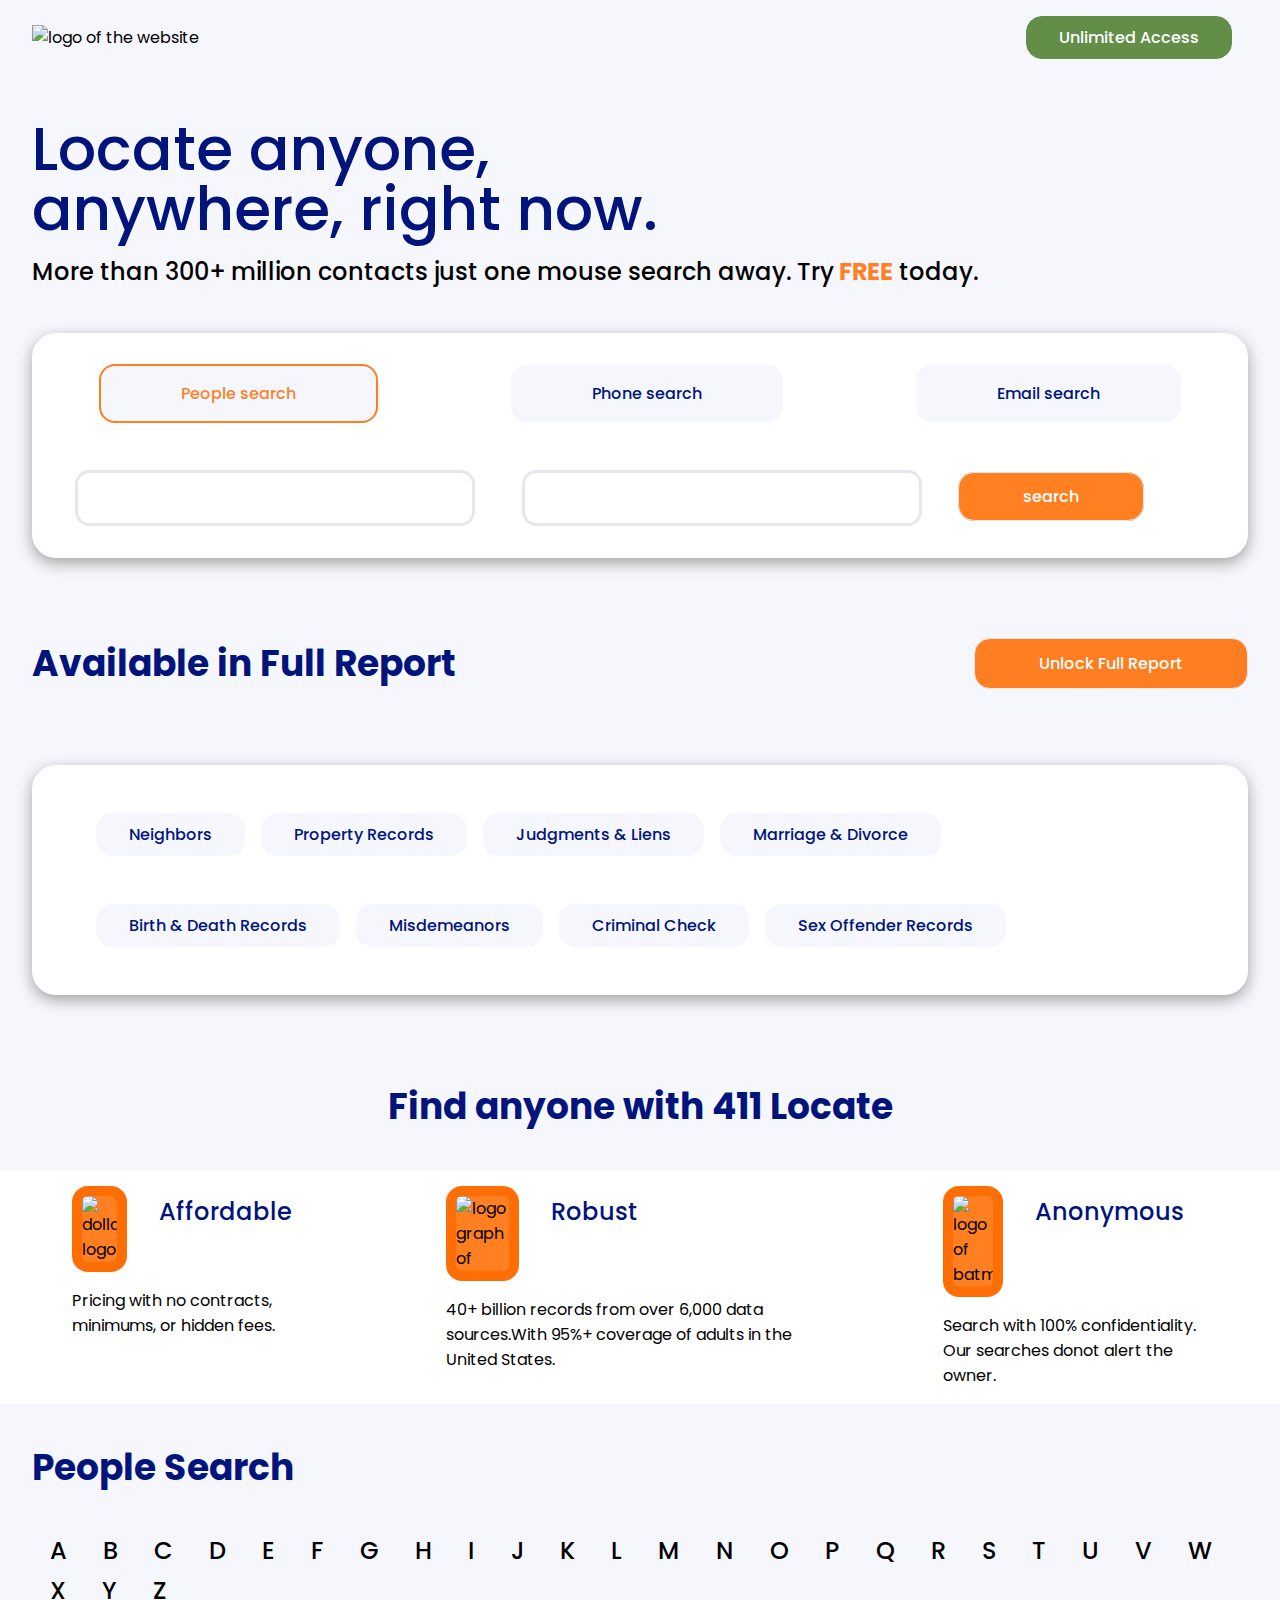
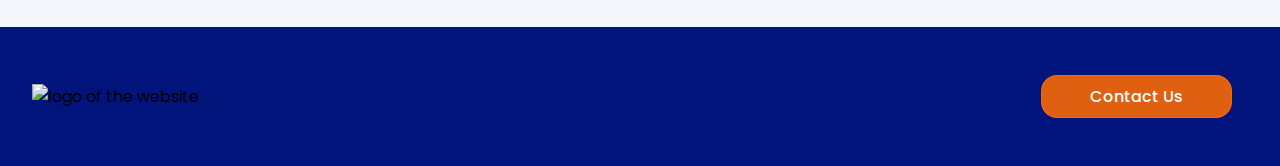
==== index.html @ 6a9192ac "commit initial files" ====
<!DOCTYPE html>
<html lang="en">
<head>
    <meta charset="UTF-8">
    <meta http-equiv="X-UA-Compatible" content="IE=edge">
    <meta name="viewport" content="width=device-width, initial-scale=1.0">
    <link href="style.css" type="text/css" rel="stylesheet">
    <link href="https://fonts.googleapis.com/css2?family=Happy+Monkey&family=Lora&family=Orbitron:wght@400;800&family=Poppins:wght@300;500;700&family=Ubuntu:wght@300;500;700&display=swap" rel="stylesheet">
    <title>411 Locate</title>
    
</head>
<body>
    <div class="container">
        <header>
            <div class="top head">
                <img src="images/logo.svg" alt="logo of the website" class="logo">
                <a href="#" class="btn-Unlimited-access">Unlimited Access</a>
            </div>
            <div class="header">
                <h1 class="title">Locate anyone,<br> anywhere, right now.</h1>
                <h3 class="sub-title">More than 300+ million contacts just one mouse search away. Try<strong> FREE</strong> today.</h3>
            </div>
            <div class="white-box">
                    <ul>
                        <li><a href="index.html" class="search current">People search</a></li>
                        <li><a href="phone.html" class="search">Phone search</a></li>
                        <li><a href="email.html" class="search">Email search</a></li>
                    </ul>
                
                <input type="textfield">
                <input type="textfield">
                <a href="#" class="btn-search">search</a>
            </div>
            <div class="container-available">
                <div class="report">
                    <h2 class="report-title">Available in Full Report</h2>
                    <a href="#" class="btn-search btn-unlock">Unlock Full Report</a>
                </div>
                <div class="white-box white-box-para">
                    <div class="available-body-para">
                        <p class="list-para">Neighbors</p>
                        <p class="list-para">Property Records</p>
                        <p class="list-para">Judgments & Liens</p>
                        <p class="list-para">Marriage & Divorce</p>
                        <p class="list-para">Birth & Death Records</p>
                        <p class="list-para">Misdemeanors</p>
                        <p class="list-para">Criminal Check</p>
                        <p class="list-para">Sex Offender Records</p>                
                    </div>
                </div>
            </div>
        </header>
    </div>
        <div class="find-anyone">
            <h2 class="find-anyone-title">Find anyone with 411 Locate</h2>
            <div class="flex-full">
                <div class="find-anyone-body">
                    <div class="find-anyone-main">
                        <img src="images/dollar.svg" alt="dollar logo" class="find-anyone-main-img">
                        <h3 class="find-anyone-main-title">Affordable</h3>    
                    </div>
                    <p class="find-anyone-main-body">Pricing with no contracts, minimums, or hidden fees.</p>
                </div>
                <div class="find-anyone-body">
                    <div class="find-anyone-main">
                        <img src="images/graph.svg" alt="logo graph of" class="find-anyone-main-img">
                        <h3 class="find-anyone-main-title">Robust</h3>
                    </div>
                    <p class="find-anyone-main-body">40+ billion records from over 6,000 data sources.With 95%+ coverage of adults in the United States.</p>
                </div>
                <div class="find-anyone-body">
                    <div class="find-anyone-main">
                        <img src="images/batman.svg" alt="logo of batman" class="find-anyone-main-img">
                        <h3 class="find-anyone-main-title">Anonymous</h3>
                    </div>
                        <p class="find-anyone-main-body">Search with 100% confidentiality. Our searches donot alert the owner.</p>
                    </div>    
            </div>
       </div>
        <div class="container">
            <h2 class="people-search">People Search</h2>
                <ul class="nav">
                    <li class="nav-list"><a href="#" class="nav-end">A</a></li>
                    <li class="nav-list"><a href="#" class="nav-end">B</a></li>
                    <li class="nav-list"><a href="#" class="nav-end">C</a></li>
                    <li class="nav-list"><a href="#" class="nav-end">D</a></li>
                    <li class="nav-list"><a href="#" class="nav-end">E</a></li>
                    <li class="nav-list"><a href="#" class="nav-end">F</a></li>
                    <li class="nav-list"><a href="#" class="nav-end">G</a></li>
                    <li class="nav-list"><a href="#" class="nav-end">H</a></li>
                    <li class="nav-list"><a href="#" class="nav-end">I</a></li>
                    <li class="nav-list"><a href="#" class="nav-end">J</a></li>
                    <li class="nav-list"><a href="#" class="nav-end">K</a></li>
                    <li class="nav-list"><a href="#" class="nav-end">L</a></li>
                    <li class="nav-list"><a href="#" class="nav-end">M</a></li>
                    <li class="nav-list"><a href="#" class="nav-end">N</a></li>
                    <li class="nav-list"><a href="#" class="nav-end">O</a></li>
                    <li class="nav-list"><a href="#" class="nav-end">P</a></li>
                    <li class="nav-list"><a href="#" class="nav-end">Q</a></li>
                    <li class="nav-list"><a href="#" class="nav-end">R</a></li>
                    <li class="nav-list"><a href="#" class="nav-end">S</a></li>
                    <li class="nav-list"><a href="#" class="nav-end">T</a></li>
                    <li class="nav-list"><a href="#" class="nav-end">U</a></li>
                    <li class="nav-list"><a href="#" class="nav-end">V</a></li>
                    <li class="nav-list"><a href="#" class="nav-end">W</a></li>
                    <li class="nav-list"><a href="#" class="nav-end">X</a></li>
                    <li class="nav-list"><a href="#" class="nav-end">Y</a></li>
                    <li class="nav-list"><a href="#" class="nav-end">Z</a></li>
                </ul>
        </div>        
        <footer>
                <div class="top">
                    <img src="images/footersvg.svg" alt="logo of the website" class="logo end-logo">
                    <a href="#" class="btn-contact-us">Contact Us</a> 
                </div>    
        </footer>
        
</body>
</html>
---- style.css ----
body{
    margin: 0;
    font-size: 1rem;
    font-family: 'Poppins', sans-serif;
    background-color: #f6f7fc;
}
img{
    width: 15%;
    height: 100%;
}
h1,
h3,
.list-para{
    color:rgb(0 20 124);
    font-weight: 500;
}
h1{
    font-size: 3.75rem;
    margin:1em 0 .25em;
    padding: 0;
    line-height: 1;
}
h2{
    font-size: 2.25rem;
    color: rgb(0 20 124);
}
h3{
    font-size: 1.5rem;
}
a{
    font-size: 1rem;
    text-decoration: none;
    font-weight: 500;
}
ul{
    display: flex;
    justify-content: space-around;
    padding-left: 0;
}
li{
    list-style: none;
    margin: 3em 0;
}
strong{
    color: #ff6c00de;
}
input{
    width: 30%;    
    font-family: inherit;
    font-size: .90rem;
    font-weight: inherit;
    color: rgb(0 20 124);
    padding: 1em;
    margin-left: 3em;
    border: 3px solid #e5e7eb;
    border-radius: 1em;
}
footer{
    background: rgb(0 20 124);
}
.btn-contact-us{
    margin: 3em;
    color: #fff;
    font-size: 1rem;
    border: 1px solid #ff6c00de;
    border-radius: 1em;
    padding: .5em 3em;
    background: #ff6c00de;
}
.end-logo{
    margin-left: 2em;
}
.logo{
    width: 20%;
}
.container{
    width: 95%;
    margin:0 auto;
    
}
.top{
    display: flex;
    justify-content: space-between;
    align-items: center;
    margin-top: 1em;
}
.btn-Unlimited-access{
    background-color: rgb(98 142 72);
    border: 1px solid rgb(98 142 72);
    border-radius: 1em;
    padding:0.5em 2em;
    color: #fff;
    margin-right: 1em;
}
.btn-Unlimited-access:hover{
    background-color: rgb(98 12 72);
}

.sub-title{
    padding: 0;
    margin: 0;
    color: black;
}
.white-box{
    background-color: #fff;
    margin: 2.75em 0;
    position: relative;
    box-sizing: border-box;
    box-shadow: rgba(0, 0, 0, 0.35) 0px 5px 15px;
    border-radius: 1.5em;
    padding-bottom: 2em;
}
.search{
    color: rgb(0 20 124);
    border: 1px solid #f6f7fc;;
    border-radius: 1em;
    background-color: #f6f7fc;;
    padding: 1em 5em;
    font-size: 1em;
    font-weight: 500;
}

.search:hover{
    color: #f6f7fc;
    background: rgb(0 20 124);
}
.search:focus{
    color: #ff6c00de;
    background: #f6f7fc;
    border: 2px solid #ff6c00de;
}
.phone{
    width: 60%;
}
.current{
    color: #ff6c00de;
    border: 2px solid #ff6c00de;
}
.current:hover{
    color: #ff6c00de;
    border: 2px solid #ff6c00de;
    background: #f6f7fc;    
}
.btn-search{
    margin-left:2em;
    color: #fff;
    border: 1px solid #e5e7eb;
    font-size: 1rem;
    font-weight: 500;
    background: #ff6c00de;
    padding: .75em 4em;
    border-radius: 1em;
}
.container-available{
    margin: 3em 0;
}
.white-box-para{
    padding: 0;
}
.report{
    display: flex;
    justify-content: space-between;
    align-items: center;
}
.available-body-para{
    display: flex;
    flex-wrap: wrap;
    gap: 1em;
    justify-content:start;
    align-items: center;
    margin:2em ;
    padding:2em ;
    
}
.list-para{
    border: 1px solid #f6f7fc;
    border-radius: 1em;
    padding: .5em 2em;
    background: #f6f7fc;
    font-size: 1rem;
}
.find-anyone{
    display: flex;
    flex-direction: column;
    justify-content: space-between;
    margin: 1em auto;
    align-items: center;
}
.find-anyone-title{
    text-align: center;
    margin: 1em auto;
}
.find-anyone-main{
    display: flex;
}
.flex-full{
    display: flex;
    background: #fff;
}
.find-anyone-body{
    padding:0 4.5em;
}
.find-anyone-main-img{
    border: 10px solid #ff6c00de;
    border-radius: 1em;
    margin: 1em 2em 0 0;
    background: #ff6c00de;
}
.nav-end{
    color: black;
    font-size: 1.5rem;
    padding: 0 .75em;
}
.nav{
    margin: 0;
    display: flex;
    flex-wrap: wrap;
    justify-content: flex-start;
}
.nav-list{
    margin: .5em 0;
    line-height: 1;
}
.people-search{
    margin: 1em 0;
}
@media (max-width: 860px){
    .logo{
        width: 30%;
    }
    .container{
        text-align: center;
    }
    h1{
        font-size: 3rem;
    }
    .search{
        padding: 1em 3em;
    }
    input{
        display: flex;
        flex-direction: column;
        width: 90%;
        margin: 2em auto;
    }
    .phone{
        width: 80%;
    }
    .btn-search{
        padding: .75em 6em;
    }
    .btn-unlock{
        padding: .75em 2em;
    }
    .flex-full{
        margin: 0 auto;
        flex-wrap: wrap;
    }
    
}
@media (max-width: 785px){
    .logo{
        width: 40%;
        margin: 1em;
    }
    .head{
        flex-direction: column;
    }
    .container{
        text-align: center;
    }
    h1{
        font-size: 2rem;
    }
    h2{
        font-size: 1.5rem;
    }
    h3{
        font-size: .80rem;
    }
    p{
        font-size: .75rem;
    }
     a{
        font-size: .80rem;
    }
    .report{
        display: flex;
        flex-direction: column;
    }
    .search{
        font-size: .75rem;
        padding: .25em .5em;
    }
    input{
        display: flex;
        flex-direction: column;
        width: 80%;
        margin: 2em auto;
        
    }
    .find-anyone-main-title{
        margin-top: 2em 2em 0 0;
        padding: 2em 0;
    }
    .phone{
        width: 80%;
    }    
    .btn-search{
        padding: .75em 36%;
        margin: 1em auto;
    }
    .btn-email-phone{
        padding: .75em 36%;
    }
    .btn-unlock,
    .btn-contact-us{
        font-size: .75rem;
    }
    .btn-unlock{
        padding: .5em 2em;
    }
    .btn-contact-us{
        padding: .25em .5em;
        margin-right: .5em;
    }
    .available-body-para{
        justify-content: center;
    }   
    .list-para{
        width: 100%;    
        font-size: .75rem;
        margin: .5em 0;
    }
    
   .flex-full{
    margin: 0 auto;
    flex-wrap: wrap;
    }
    .nav-end{
        font-size: .75rem;
    }
}
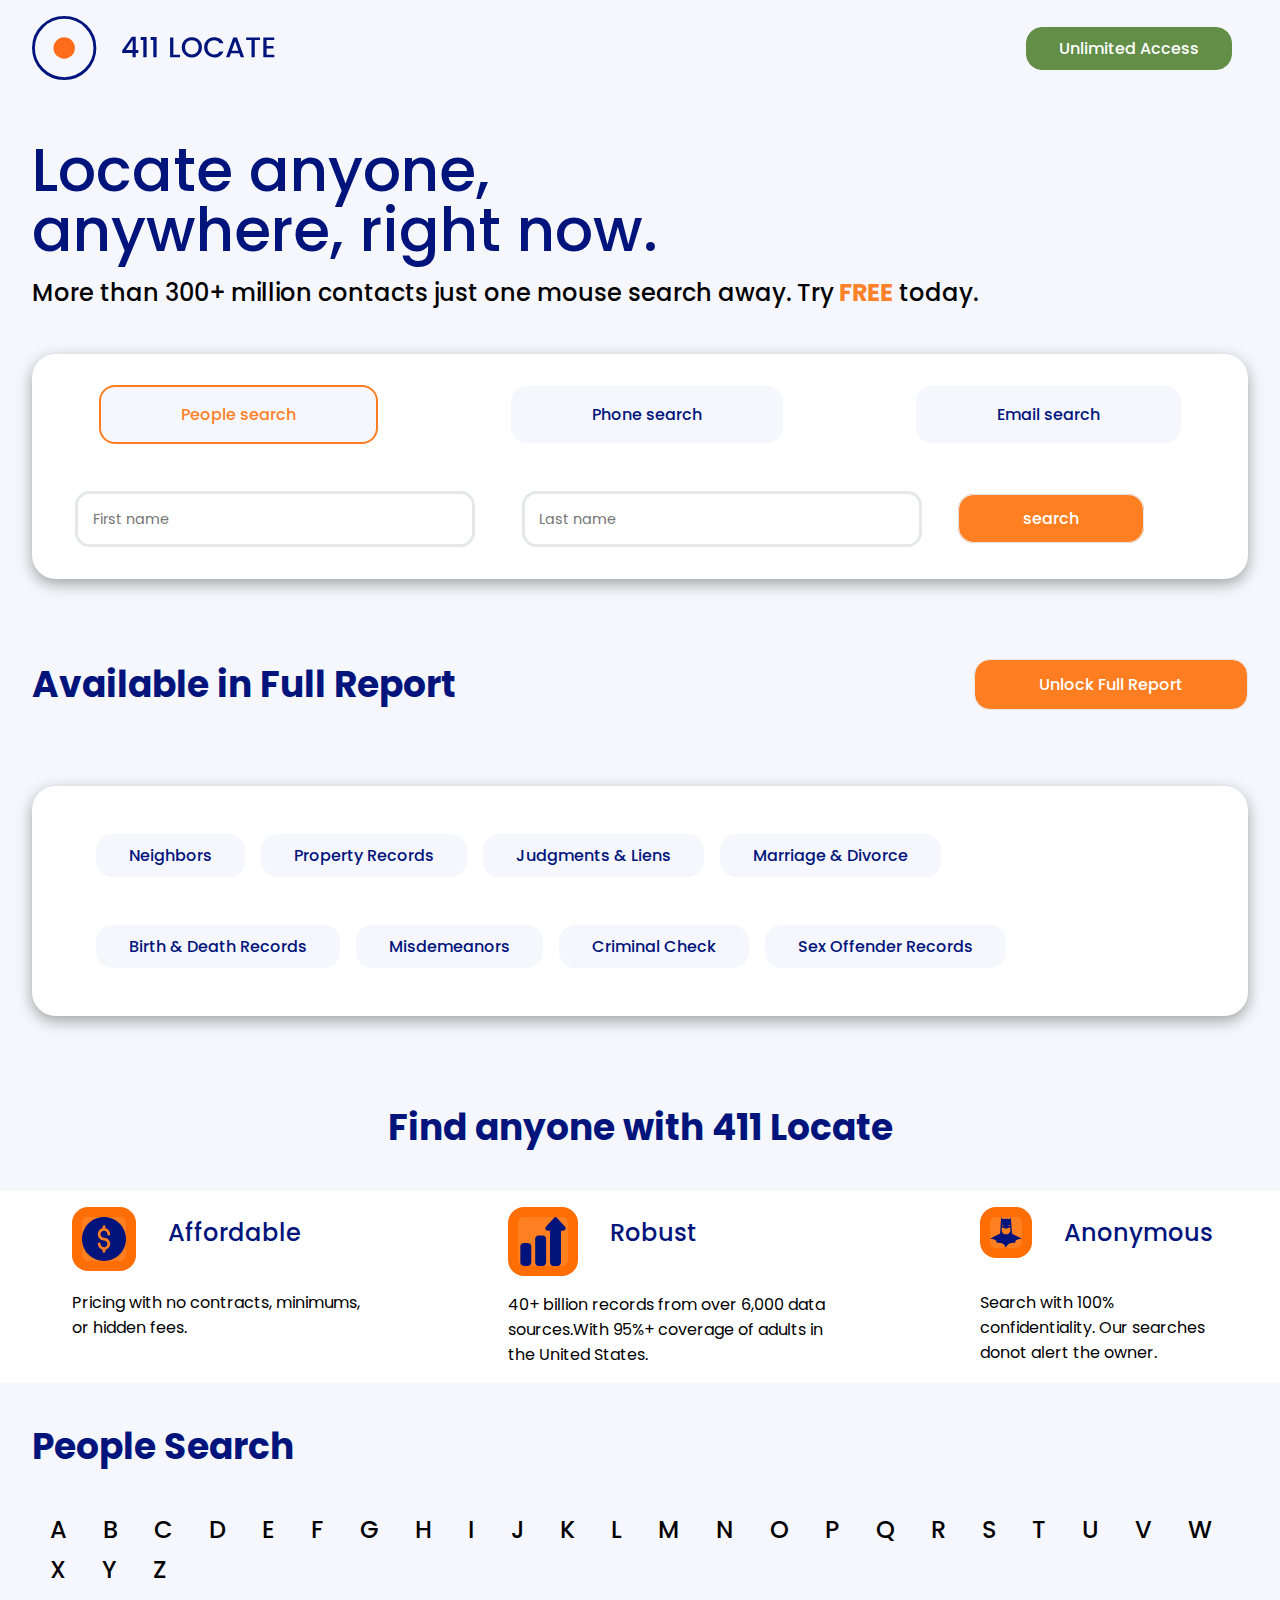
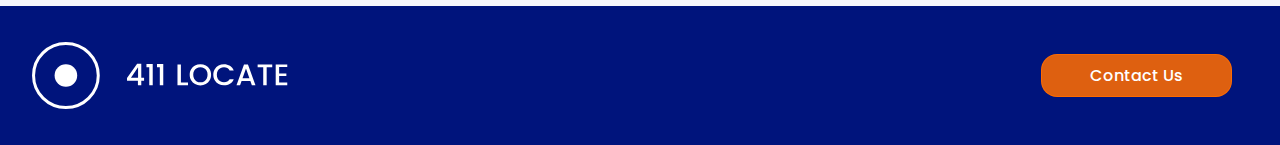
==== commit a3bf8d84: "commit changes" ====
--- a/index.html
+++ b/index.html
@@ -27,8 +27,8 @@
                         <li><a href="email.html" class="search">Email search</a></li>
                     </ul>
                 
-                <input type="textfield">
-                <input type="textfield">
+                <input type="textfield" placeholder="First name">
+                <input type="textfield" placeholder="Last name">
                 <a href="#" class="btn-search">search</a>
             </div>
             <div class="container-available">
